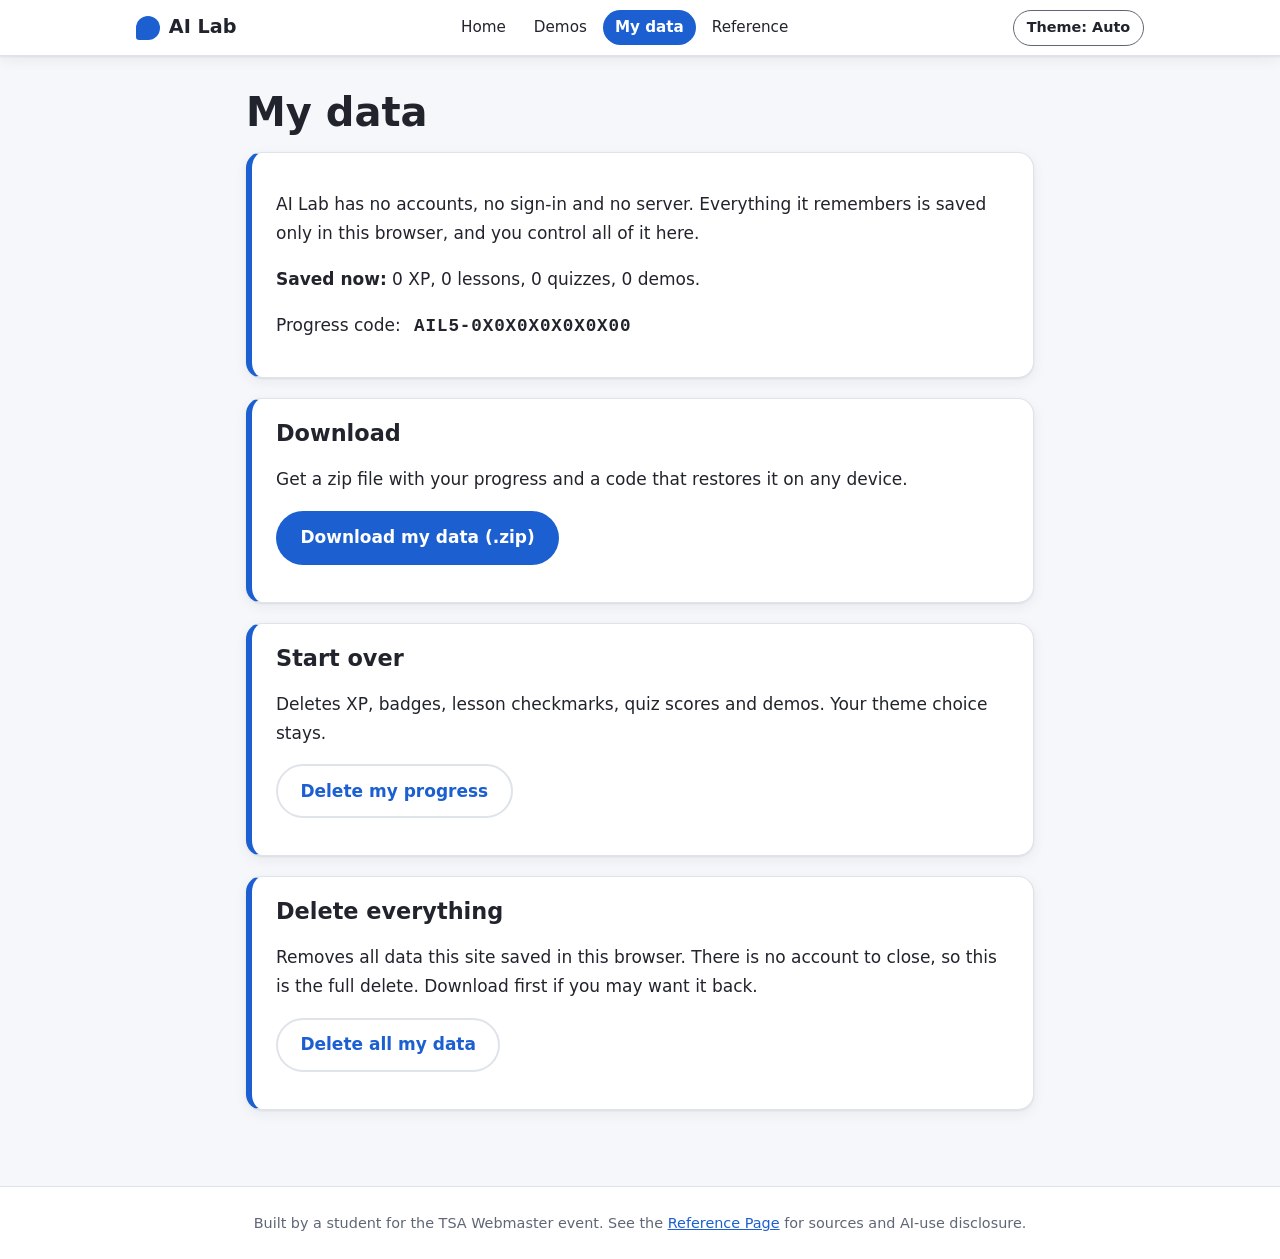
==== data.html @ fbefb243 "feat: My data page with zip download, reset and delete-all" ====
<!doctype html>
<html lang="en">
<head>
<script>try{var t=localStorage.getItem("aiPortal.theme");if(t==="light"||t==="dark")document.documentElement.dataset.theme=t}catch(e){}</script>
<script src="js/theme.js" defer></script>
<meta charset="utf-8">
<meta name="viewport" content="width=device-width,initial-scale=1">
<title>My Data – AI Lab</title>
<meta name="description" content="See, download or delete everything AI Lab saves about you.">
<link rel="stylesheet" href="css/style.css">
</head>
<body>
<a class="skip" href="#main">Skip to content</a>
<header><div class="bar">
  <a class="brand" href="index.html">AI Lab</a>
  <nav aria-label="Main"><ul>
    <li><a href="index.html">Home</a></li>
    <li><a href="demos.html">Demos</a></li>
    <li><a href="data.html" aria-current="page">My data</a></li>
    <li><a href="reference.html">Reference</a></li>
  </ul></nav>
  <button type="button" class="theme-toggle" data-theme-toggle aria-label="Theme: Auto. Activate to switch to Light" aria-pressed="false">Theme: Auto</button>
</div></header>

<main id="main">
  <h1>My data</h1>
  <section class="card">
    <p>AI Lab has no accounts, no sign-in and no server. Everything it remembers is saved only in this browser, and you control all of it here.</p>
    <p><strong>Saved now:</strong> <span id="summary"></span></p>
    <p>Progress code: <output class="code" id="code"></output></p>
  </section>
  <section class="card">
    <h2 style="margin-top:0">Download</h2>
    <p>Get a zip file with your progress and a code that restores it on any device.</p>
    <p><button class="btn" id="download" type="button">Download my data (.zip)</button></p>
  </section>
  <section class="card">
    <h2 style="margin-top:0">Start over</h2>
    <p>Deletes XP, badges, lesson checkmarks, quiz scores and demos. Your theme choice stays.</p>
    <p><button class="btn ghost" id="restart" type="button">Delete my progress</button></p>
  </section>
  <section class="card">
    <h2 style="margin-top:0">Delete everything</h2>
    <p>Removes all data this site saved in this browser. There is no account to close, so this is the full delete. Download first if you may want it back.</p>
    <p><button class="btn ghost" id="wipe" type="button">Delete all my data</button></p>
  </section>
  <p id="msg" role="status"></p>
</main>
<footer>Built by a student for the TSA Webmaster event. See the <a href="reference.html">Reference Page</a> for sources and AI-use disclosure.</footer>
<script src="js/progress.js"></script>
<script src="js/data.js"></script>
</body>
</html>
---- css/style.css ----
/* Shared styles for every page. Colors are tokens so dark mode is one block.
   Look: clean learning-platform style (white cards, bold unit colors, mastery bars). */
:root {
  --bg: #f6f7fa; --surface: #ffffff; --fg: #21242c; --soft: #5f6675; --muted: #eef1f6; --line: #dfe3ea;
  --lesson-text: #ffffff; --accent: #1b5fd1; --accent-dark: #1449a3; --on-accent: #ffffff; --good: #0a7a42; --good-bg: #e3f6ec;
  --bad: #b3261e; --bad-bg: #fdeceb; --gold: #b26b00; --gold-text: #8b5200; --radius: 1rem; --shadow: 0 1px 2px rgba(20,30,50,.08), 0 4px 14px rgba(20,30,50,.06);
  --u1: #1b5fd1; --u2: #7a3fc4; --u3: #08746a; --u4: #a94d00; --u5: #c4338a; --u6: #26772a;
}
:root[data-theme="dark"] {
    --bg: #11141b; --surface: #1a1f2a; --fg: #e8ecf3; --soft: #a3acbd; --muted: #232a37; --line: #2e3645;
    --lesson-text: #0b1020; --accent: #6f9bff; --accent-dark: #8fb1ff; --on-accent: #0b1020; --good: #5fd08b; --good-bg: #153424;
    --bad: #ff8a8a; --bad-bg: #3a1c1c; --gold: #f0c36a; --gold-text: #f0c36a; --shadow: 0 1px 2px rgba(0,0,0,.4);
    --u1: #6f9bff; --u2: #b794f4; --u3: #4fd1c5; --u4: #f6ad55; --u5: #f687b3; --u6: #7bd88f;
}
@media (prefers-color-scheme: dark) {
  :root:not([data-theme]) {
    --bg: #11141b; --surface: #1a1f2a; --fg: #e8ecf3; --soft: #a3acbd; --muted: #232a37; --line: #2e3645;
    --lesson-text: #0b1020; --accent: #6f9bff; --accent-dark: #8fb1ff; --on-accent: #0b1020; --good: #5fd08b; --good-bg: #153424;
    --bad: #ff8a8a; --bad-bg: #3a1c1c; --gold: #f0c36a; --gold-text: #f0c36a; --shadow: 0 1px 2px rgba(0,0,0,.4);
    --u1: #6f9bff; --u2: #b794f4; --u3: #4fd1c5; --u4: #f6ad55; --u5: #f687b3; --u6: #7bd88f;
  }
}
* { box-sizing: border-box; }
[hidden] { display: none !important; } /* so .btn etc. can't override the hidden attribute */
body { margin: 0; background: var(--bg); color: var(--fg);
  font: 17px/1.7 system-ui, -apple-system, "Segoe UI", Roboto, sans-serif; }
a { color: var(--accent); }
.muted { color: var(--soft); }
.skip { position: absolute; left: -999px; }
.skip:focus { left: 1rem; top: 1rem; background: var(--surface); padding: .5rem 1rem; z-index: 10; border-radius: .5rem; }
:focus-visible { outline: 3px solid var(--accent); outline-offset: 2px; }

/* top bar */
header { background: var(--surface); border-bottom: 1px solid var(--line); box-shadow: var(--shadow); }
.bar { max-width: 1040px; margin: 0 auto; padding: .6rem 1rem; display: flex;
  justify-content: space-between; align-items: center; flex-wrap: wrap; gap: .5rem 1rem; }
.brand { font-weight: 800; font-size: 1.2rem; text-decoration: none; color: var(--fg); display: inline-flex; align-items: center; gap: .55rem; }
.brand::before { content: ""; width: 1.5rem; height: 1.5rem; border-radius: 50% 50% 50% .2rem; background: var(--accent); display: inline-block; }
nav ul { list-style: none; display: flex; flex-wrap: wrap; gap: .25rem; margin: 0; padding: 0; }
nav a { color: var(--fg); text-decoration: none; padding: .3rem .75rem; border-radius: 99px; font-size: .95rem; display: inline-block; }
nav a:hover { background: var(--muted); }
nav a[aria-current="page"] { background: var(--accent); color: var(--on-accent); font-weight: 600; }

main { max-width: 820px; margin: 0 auto; padding: 1.5rem 1rem 3.5rem; }
body > main:has(#modules) { max-width: 1040px; }
h1 { font-size: clamp(1.7rem, 4vw, 2.5rem); line-height: 1.2; margin: .5rem 0 .5rem; font-weight: 800; }
h2 { margin: 2rem 0 .75rem; font-size: 1.4rem; line-height: 1.3; }
.lead { font-size: 1.2rem; color: var(--soft); max-width: 60ch; margin-top: 0; }

/* cards: white tiles with a colored top edge */
.card { background: var(--surface); border: 1px solid var(--line); border-radius: var(--radius); padding: 1.25rem 1.5rem;
  margin: 0 0 1.25rem; box-shadow: var(--shadow); }
.card > h2:first-child, .card > h3:first-child { margin-top: 0; }
main > section.card { border-left: 6px solid var(--accent); }
.grid { display: grid; gap: 1.25rem; grid-template-columns: repeat(auto-fill, minmax(290px, 1fr)); padding: 0; list-style: none; margin: 0; }
.grid > .card { margin: 0; border-left: 1px solid var(--line); border-top: 6px solid var(--unit, var(--accent)); display: flex; flex-direction: column; gap: .25rem; }
.grid > .card h3 { margin: 0; font-size: 1.15rem; }
.grid > .card p { margin: .25rem 0; color: var(--soft); font-size: .98rem; }
.grid > .card .btn { margin-top: auto; align-self: flex-start; background: var(--unit, var(--accent)); }
.grid > .card:nth-child(1) { --unit: var(--u1); } .grid > .card:nth-child(2) { --unit: var(--u2); }
.grid > .card:nth-child(3) { --unit: var(--u3); } .grid > .card:nth-child(4) { --unit: var(--u4); }
.grid > .card:nth-child(5) { --unit: var(--u5); } .grid > .card:nth-child(6) { --unit: var(--u6); }
.mastery { font-weight: 700; font-size: .85rem; letter-spacing: .04em; text-transform: uppercase; color: var(--unit, var(--accent)); margin: 0 !important; }
.grid > .card .progress-bar > span { background: var(--unit, var(--accent)); }

/* buttons */
.btn { display: inline-block; padding: .65rem 1.4rem; background: var(--accent); color: var(--on-accent);
  border: 2px solid transparent; border-radius: 99px; font: inherit; font-weight: 700; text-decoration: none; cursor: pointer; }
.btn:hover { filter: brightness(1.08); }
.btn[disabled] { opacity: .65; cursor: default; }
.btn.ghost { background: transparent; color: var(--accent); border-color: var(--line); }
.btn.ghost:hover { background: var(--muted); filter: none; }
.btn[data-lesson] { background: var(--good); color: var(--lesson-text); }
.card li a, .card p a { overflow-wrap: anywhere; }
.btn[data-lesson][disabled] { background: var(--good-bg); color: var(--good); opacity: 1; }
.lead + .card, h1 + .card { margin-top: 1rem; }

/* progress bar */
.progress-bar { height: .8rem; background: var(--muted); border-radius: 99px; overflow: hidden; margin: .4rem 0; }
.progress-bar > span { display: block; height: 100%; background: var(--accent); border-radius: 99px; transition: width .4s; }
.stats { display: flex; gap: 1.5rem; flex-wrap: wrap; align-items: baseline; margin-bottom: .5rem; }
.stats strong { font-size: 1.8rem; }

/* badges */
.badges { display: flex; flex-wrap: wrap; gap: 1rem; padding: 0; list-style: none; }
.badge { width: 7.5rem; text-align: center; font-size: .9rem; }
.badge .medal { width: 4rem; height: 4rem; margin: 0 auto .25rem; border-radius: 50%; display: grid; place-items: center;
  font-weight: 800; font-size: 1.4rem; background: var(--surface); border: 4px solid var(--gold); color: var(--gold-text); box-shadow: var(--shadow); }
.badge.locked { color: var(--soft); }
.badge.locked .medal { border-style: dashed; border-color: var(--line); color: var(--soft); box-shadow: none; }

/* quiz (markup produced by js/quiz.js) */
.quiz-q { background: var(--surface); border: 1px solid var(--line); border-radius: var(--radius); margin: 0 0 1rem; padding: 1rem 1.25rem; box-shadow: var(--shadow); }
.quiz-q legend { font-weight: 700; padding: 0 .35rem; }
.quiz-options { list-style: none; padding: 0; margin: .5rem 0; display: grid; gap: .5rem; }
.quiz-options label { display: block; padding: .65rem .9rem; cursor: pointer; border: 2px solid var(--line); border-radius: .75rem; }
.quiz-options label:hover { border-color: var(--accent); background: var(--muted); }
.quiz-options label:has(input:checked) { border-color: var(--accent); background: var(--muted); font-weight: 600; }
.quiz-feedback { margin: .5rem 0 0; padding: .6rem .9rem; border-radius: .75rem; font-weight: 600; }
.quiz-feedback.right { color: var(--good); background: var(--good-bg); } .quiz-feedback.wrong { color: var(--bad); background: var(--bad-bg); }
.quiz-result { background: var(--surface); border: 1px solid var(--line); border-left: 6px solid var(--accent); border-radius: var(--radius); padding: 1rem 1.25rem; margin-top: 1rem; box-shadow: var(--shadow); }
.quiz-result:empty { display: none; }
[role="alert"] { color: var(--bad); font-weight: 600; }

.code { user-select: all; -webkit-user-select: all; font: 700 1.1rem ui-monospace, monospace; letter-spacing: .05em; margin: 0 .5rem; }
.field { padding: .6rem .85rem; font: inherit; color: var(--fg); background: var(--surface);
  border: 2px solid var(--line); border-radius: .75rem; width: min(16rem, 100%); }

footer { border-top: 1px solid var(--line); background: var(--surface); text-align: center; padding: 1.5rem 1rem; font-size: .9rem; color: var(--soft); }
@media (prefers-reduced-motion: reduce) { .progress-bar > span { transition: none; } }
@media (max-width: 560px) { body { font-size: 16px; } .card { padding: 1rem; } }

.map { width: 100%; border-collapse: collapse; margin-top: .5rem; }
.map th, .map td { text-align: left; padding: .5rem .6rem; border-top: 1px solid var(--line); vertical-align: top; }
.map thead th { border-top: 0; font-size: .9rem; color: var(--soft); }
.map caption { text-align: left; padding-bottom: .25rem; }

/* hand-written inline SVG diagrams: theme colors, responsive, max 480px */
.diagram { max-width: 480px; margin: 1rem 0 1.25rem; }
.diagram svg { display: block; width: 100%; height: auto; }

/* Compact primary navigation, theme control, and module shortcuts. */
.theme-toggle { font: inherit; font-size: .9rem; font-weight: 600; color: var(--fg); background: var(--surface); border: 1px solid var(--soft); border-radius: 99px; padding: .3rem .8rem; cursor: pointer; }
.theme-toggle:hover { background: var(--muted); }
.module-nav { max-width: 1040px; margin: 0 auto; padding: 0 1rem .65rem; }
.module-nav ul, .module-pills { list-style: none; display: flex; flex-wrap: wrap; gap: .4rem; padding: 0; margin: 0; }
.module-nav a, .module-pills a { display: inline-block; border: 1px solid var(--soft); border-radius: 99px; padding: .25rem .75rem; color: var(--fg); text-decoration: none; font-size: .9rem; }
.module-nav a:hover, .module-pills a:hover { background: var(--muted); }
.module-nav a[aria-current="page"] { color: var(--on-accent); background: var(--accent); border-color: var(--accent); }
.module-pills { margin: 0 0 1rem; }
@media (max-width: 560px) {
  .bar { gap: .35rem; }
  .bar nav a { padding: .3rem .5rem; }
  .module-nav-label { display: none; }
  .module-nav a { min-width: 2.5rem; text-align: center; }
}
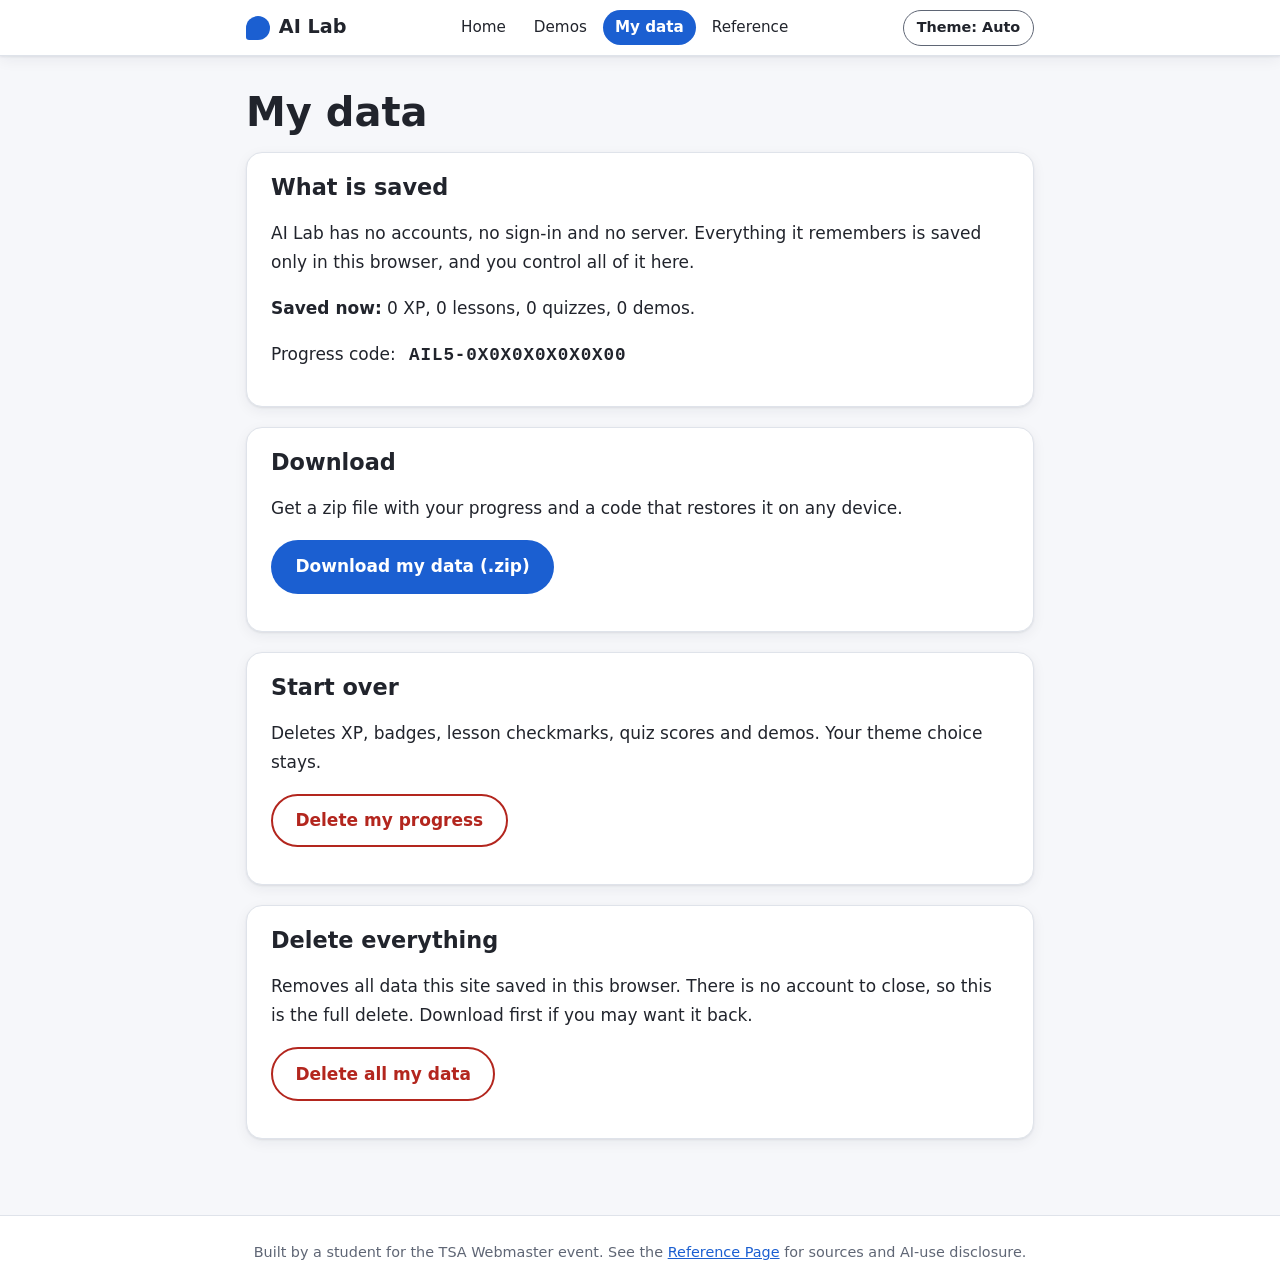
==== commit beadff1e: "style: module unit colours, aligned header, badge rules, clearer tokenizer and quiz copy" ====
--- a/data.html
+++ b/data.html
@@ -25,6 +25,7 @@
 <main id="main">
   <h1>My data</h1>
   <section class="card">
+    <h2 style="margin-top:0">What is saved</h2>
     <p>AI Lab has no accounts, no sign-in and no server. Everything it remembers is saved only in this browser, and you control all of it here.</p>
     <p><strong>Saved now:</strong> <span id="summary"></span></p>
     <p>Progress code: <output class="code" id="code"></output></p>
@@ -37,12 +38,12 @@
   <section class="card">
     <h2 style="margin-top:0">Start over</h2>
     <p>Deletes XP, badges, lesson checkmarks, quiz scores and demos. Your theme choice stays.</p>
-    <p><button class="btn ghost" id="restart" type="button">Delete my progress</button></p>
+    <p><button class="btn ghost danger" id="restart" type="button">Delete my progress</button></p>
   </section>
   <section class="card">
     <h2 style="margin-top:0">Delete everything</h2>
     <p>Removes all data this site saved in this browser. There is no account to close, so this is the full delete. Download first if you may want it back.</p>
-    <p><button class="btn ghost" id="wipe" type="button">Delete all my data</button></p>
+    <p><button class="btn ghost danger" id="wipe" type="button">Delete all my data</button></p>
   </section>
   <p id="msg" role="status"></p>
 </main>
--- a/css/style.css
+++ b/css/style.css
@@ -51,15 +51,12 @@
 .card { background: var(--surface); border: 1px solid var(--line); border-radius: var(--radius); padding: 1.25rem 1.5rem;
   margin: 0 0 1.25rem; box-shadow: var(--shadow); }
 .card > h2:first-child, .card > h3:first-child { margin-top: 0; }
-main > section.card { border-left: 6px solid var(--accent); }
 .grid { display: grid; gap: 1.25rem; grid-template-columns: repeat(auto-fill, minmax(290px, 1fr)); padding: 0; list-style: none; margin: 0; }
-.grid > .card { margin: 0; border-left: 1px solid var(--line); border-top: 6px solid var(--unit, var(--accent)); display: flex; flex-direction: column; gap: .25rem; }
+.grid > .card { margin: 0; border-left: 1px solid var(--line); border-top: 4px solid var(--unit, var(--accent)); display: flex; flex-direction: column; gap: .25rem; }
 .grid > .card h3 { margin: 0; font-size: 1.15rem; }
 .grid > .card p { margin: .25rem 0; color: var(--soft); font-size: .98rem; }
-.grid > .card .btn { margin-top: auto; align-self: flex-start; background: var(--unit, var(--accent)); }
-.grid > .card:nth-child(1) { --unit: var(--u1); } .grid > .card:nth-child(2) { --unit: var(--u2); }
-.grid > .card:nth-child(3) { --unit: var(--u3); } .grid > .card:nth-child(4) { --unit: var(--u4); }
-.grid > .card:nth-child(5) { --unit: var(--u5); } .grid > .card:nth-child(6) { --unit: var(--u6); }
+.grid > .card .btn { margin-top: auto; align-self: flex-start; background: var(--unit, var(--accent)); padding: .45rem 1.1rem; font-size: .95rem; }
+.grid > .card .status { font-size: .88rem; }
 .mastery { font-weight: 700; font-size: .85rem; letter-spacing: .04em; text-transform: uppercase; color: var(--unit, var(--accent)); margin: 0 !important; }
 .grid > .card .progress-bar > span { background: var(--unit, var(--accent)); }
 
@@ -70,7 +67,8 @@
 .btn[disabled] { opacity: .65; cursor: default; }
 .btn.ghost { background: transparent; color: var(--accent); border-color: var(--line); }
 .btn.ghost:hover { background: var(--muted); filter: none; }
-.btn[data-lesson] { background: var(--good); color: var(--lesson-text); }
+.btn[data-lesson] { background: transparent; color: var(--good); border-color: var(--good); padding: .45rem 1.1rem; font-size: .95rem; }
+.btn[data-lesson]:hover { background: var(--good-bg); filter: none; }
 .card li a, .card p a { overflow-wrap: anywhere; }
 .btn[data-lesson][disabled] { background: var(--good-bg); color: var(--good); opacity: 1; }
 .lead + .card, h1 + .card { margin-top: 1rem; }
@@ -91,9 +89,11 @@
 
 /* quiz (markup produced by js/quiz.js) */
 .quiz-q { background: var(--surface); border: 1px solid var(--line); border-radius: var(--radius); margin: 0 0 1rem; padding: 1rem 1.25rem; box-shadow: var(--shadow); }
-.quiz-q legend { font-weight: 700; padding: 0 .35rem; }
+.quiz-q legend { font-weight: 700; float: left; width: 100%; padding: 0; margin: 0 0 .75rem; line-height: 1.4; }
+.quiz-q legend + * { clear: both; }
 .quiz-options { list-style: none; padding: 0; margin: .5rem 0; display: grid; gap: .5rem; }
-.quiz-options label { display: block; padding: .65rem .9rem; cursor: pointer; border: 2px solid var(--line); border-radius: .75rem; }
+.quiz-options label { display: flex; gap: .6rem; align-items: flex-start; padding: .65rem .9rem; cursor: pointer; border: 2px solid var(--line); border-radius: .75rem; }
+.quiz-options input { margin: .5rem 0 0; flex: none; }
 .quiz-options label:hover { border-color: var(--accent); background: var(--muted); }
 .quiz-options label:has(input:checked) { border-color: var(--accent); background: var(--muted); font-weight: 600; }
 .quiz-feedback { margin: .5rem 0 0; padding: .6rem .9rem; border-radius: .75rem; font-weight: 600; }
@@ -134,3 +134,73 @@
   .module-nav-label { display: none; }
   .module-nav a { min-width: 2.5rem; text-align: center; }
 }
+
+/* ---- 2026-11-18 cleanup ---- */
+.sr-only { position: absolute; width: 1px; height: 1px; padding: 0; margin: -1px; overflow: hidden; clip: rect(0 0 0 0); white-space: nowrap; border: 0; }
+.hero-actions { display: flex; flex-wrap: wrap; gap: .6rem; margin: 1.25rem 0 1.5rem; }
+.section-note { color: var(--soft); margin: -.4rem 0 1rem; }
+.link-btn { background: none; border: 0; padding: 0; font: inherit; font-size: .9rem; color: var(--soft); text-decoration: underline; cursor: pointer; }
+.link-btn:hover { color: var(--accent); }
+
+/* lessons: a small "Lesson N" label above each lesson heading (CSS counter, no markup change) */
+main { counter-reset: lesson; }
+section.card:has([data-lesson]) > h2::before { counter-increment: lesson; content: "Lesson " counter(lesson); display: block;
+  font-size: .78rem; font-weight: 700; letter-spacing: .06em; text-transform: uppercase; color: var(--soft); margin-bottom: .15rem; }
+
+/* reference page: forms as two clear rows, sources as a hanging-indent MLA list */
+.forms { list-style: none; padding: 0; margin: 0; display: grid; gap: .5rem; }
+.forms a { display: block; padding: .7rem 1rem; border: 1px solid var(--line); border-radius: .75rem; font-weight: 600; text-decoration: none; }
+.forms a:hover { background: var(--muted); }
+.sources ul { list-style: none; padding: 0; }
+.sources li { padding-left: 2em; text-indent: -2em; margin-bottom: .6rem; }
+
+/* phone: brand and theme toggle share the first row, nav gets its own row */
+@media (max-width: 560px) {
+  .bar > nav { order: 3; width: 100%; }
+  .bar > nav ul { justify-content: space-between; }
+  .module-nav ul { flex-wrap: nowrap; overflow-x: auto; padding-bottom: .2rem; }
+}
+.quiz-result.passed { border-left-color: var(--good); }
+.quiz-result.failed { border-left-color: var(--bad); }
+.quiz-score { font-size: 1.5rem; font-weight: 800; margin: 0 0 .25rem; }
+.quiz-result p { margin: .4rem 0; }
+.quiz-next .btn { margin-top: .25rem; }
+.try { background: var(--muted); border-radius: .75rem; padding: .55rem .9rem; font-size: .95rem; }
+h2 + .try { margin-top: -.25rem; }
+[id] { scroll-margin-top: 1rem; }
+
+/* ---- judge round 1 fixes ---- */
+/* header lines up with the 820px reading column on content pages, 1040px on home */
+.bar, .module-nav { max-width: 820px; }
+body:has(#modules) .bar { max-width: 1040px; }
+
+/* each module page wears its unit color (set from the current module-nav link, no markup change) */
+body:has(.module-nav a[href="module1.html"][aria-current]) { --unit: var(--u1); }
+body:has(.module-nav a[href="module2.html"][aria-current]) { --unit: var(--u2); }
+body:has(.module-nav a[href="module3.html"][aria-current]) { --unit: var(--u3); }
+body:has(.module-nav a[href="module4.html"][aria-current]) { --unit: var(--u4); }
+body:has(.module-nav a[href="module5.html"][aria-current]) { --unit: var(--u5); }
+body:has(.module-nav a[href="module6.html"][aria-current]) { --unit: var(--u6); }
+body:has(.module-nav) main > h1 { border-left: 6px solid var(--unit); padding-left: .8rem; }
+section.card:has([data-lesson]) { border-top: 4px solid var(--unit, var(--accent)); }
+section.card:has([data-lesson]) > h2::before { color: var(--unit, var(--soft)); }
+.module-nav a[aria-current="page"] { background: var(--unit, var(--accent)); border-color: var(--unit, var(--accent)); }
+
+/* quiz feedback: first sentence bold, explanation regular; answered options stay readable */
+.quiz-feedback { font-weight: 400; }
+.quiz-feedback::first-line { font-weight: 700; }
+.quiz-options input:disabled + * , .quiz-options label:has(input:disabled) { opacity: 1; cursor: default; }
+
+/* module cards: descriptions take the same height so bars and buttons line up */
+.grid > .card > p:not(.mastery):not(.status) { min-height: calc(3 * 1.7em); }
+@media (max-width: 640px) { .grid > .card > p:not(.mastery):not(.status) { min-height: 0; } }
+
+/* badges: rule under each one, earned medals filled */
+.badge small { display: block; font-size: .78rem; color: var(--soft); line-height: 1.3; margin-top: .15rem; }
+.badge:not(.locked) .medal { background: color-mix(in srgb, var(--gold) 16%, var(--surface)); }
+.badge.locked .medal { opacity: .7; }
+
+.btn.danger { color: var(--bad); border-color: var(--bad); }
+.btn.danger:hover { background: var(--bad-bg); }
+.module-nav ul { flex-wrap: nowrap; overflow-x: auto; gap: .3rem; scrollbar-width: thin; }
+.module-nav a { white-space: nowrap; font-size: .85rem; padding: .2rem .6rem; }
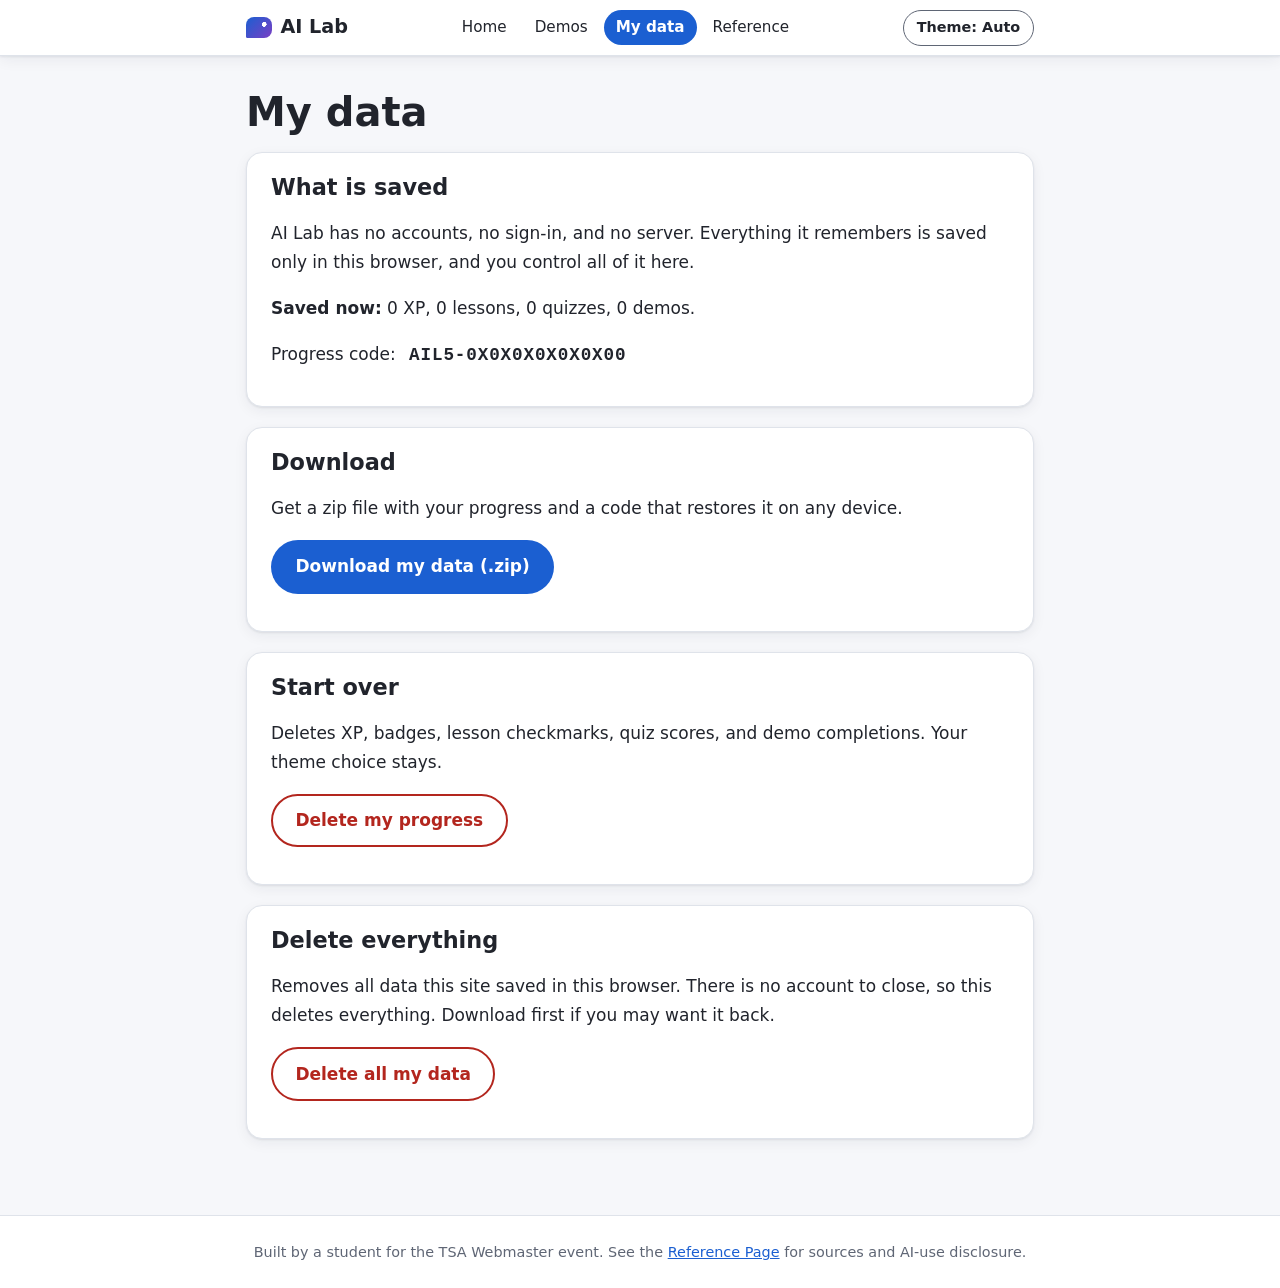
==== commit b7340ffe: "docs: copy edit across all pages from a proofreading pass; consistent module names" ====
--- a/data.html
+++ b/data.html
@@ -6,7 +6,7 @@
 <meta charset="utf-8">
 <meta name="viewport" content="width=device-width,initial-scale=1">
 <title>My Data – AI Lab</title>
-<meta name="description" content="See, download or delete everything AI Lab saves about you.">
+<meta name="description" content="See, download, or delete everything AI Lab saves about you.">
 <link rel="stylesheet" href="css/style.css">
 </head>
 <body>
@@ -26,7 +26,7 @@
   <h1>My data</h1>
   <section class="card">
     <h2 style="margin-top:0">What is saved</h2>
-    <p>AI Lab has no accounts, no sign-in and no server. Everything it remembers is saved only in this browser, and you control all of it here.</p>
+    <p>AI Lab has no accounts, no sign-in, and no server. Everything it remembers is saved only in this browser, and you control all of it here.</p>
     <p><strong>Saved now:</strong> <span id="summary"></span></p>
     <p>Progress code: <output class="code" id="code"></output></p>
   </section>
@@ -37,12 +37,12 @@
   </section>
   <section class="card">
     <h2 style="margin-top:0">Start over</h2>
-    <p>Deletes XP, badges, lesson checkmarks, quiz scores and demos. Your theme choice stays.</p>
+    <p>Deletes XP, badges, lesson checkmarks, quiz scores, and demo completions. Your theme choice stays.</p>
     <p><button class="btn ghost danger" id="restart" type="button">Delete my progress</button></p>
   </section>
   <section class="card">
     <h2 style="margin-top:0">Delete everything</h2>
-    <p>Removes all data this site saved in this browser. There is no account to close, so this is the full delete. Download first if you may want it back.</p>
+    <p>Removes all data this site saved in this browser. There is no account to close, so this deletes everything. Download first if you may want it back.</p>
     <p><button class="btn ghost danger" id="wipe" type="button">Delete all my data</button></p>
   </section>
   <p id="msg" role="status"></p>
--- a/css/style.css
+++ b/css/style.css
@@ -204,3 +204,28 @@
 .btn.danger:hover { background: var(--bad-bg); }
 .module-nav ul { flex-wrap: nowrap; overflow-x: auto; gap: .3rem; scrollbar-width: thin; }
 .module-nav a { white-space: nowrap; font-size: .85rem; padding: .2rem .6rem; }
+
+/* hero: text left, illustration right; illustration below the buttons on phones */
+.hero { display: grid; grid-template-columns: 1.35fr 1fr; gap: 2rem; align-items: center; }
+.hero-art { width: 100%; max-width: 380px; height: auto; justify-self: end; }
+@media (max-width: 760px) { .hero { grid-template-columns: 1fr; gap: 0; } .hero-art { justify-self: center; max-width: 320px; margin-bottom: 1rem; } }
+
+/* logo: a speech bubble (AI chat) with a small spark, drawn in CSS */
+.brand::before { width: 1.6rem; height: 1.35rem; border-radius: .5rem .5rem .5rem .1rem; position: relative;
+  background: radial-gradient(circle at 70% 35%, var(--on-accent) 0 .14rem, transparent .16rem), linear-gradient(135deg, var(--u1), var(--u2)); }
+.xp-rules { font-size: .88rem; color: var(--soft); margin: 0 0 .5rem; }
+.xp-rules strong { color: var(--fg); }
+
+/* form controls need 3:1 against the page (WCAG non-text contrast) */
+:root { --field-line: #858e9e; }
+:root[data-theme="dark"] { --field-line: #6f7a8e; }
+@media (prefers-color-scheme: dark) { :root:not([data-theme]) { --field-line: #6f7a8e; } }
+.field, .quiz-options label { border-color: var(--field-line); }
+.quiz-options label.is-correct, .quiz-options label.is-correct:has(input:checked) { border-color: var(--good); background: var(--good-bg); }
+.quiz-options label.is-wrong, .quiz-options label.is-wrong:has(input:checked) { border-color: var(--bad); background: var(--bad-bg); }
+details.fold > summary { cursor: pointer; list-style: none; display: flex; flex-wrap: wrap; align-items: baseline; gap: .25rem 1rem; }
+details.fold > summary::-webkit-details-marker { display: none; }
+details.fold .fold-title { font-size: 1.4rem; line-height: 1.3; }
+details.fold > summary::after { content: "Show ▾"; margin-left: auto; font-size: .9rem; font-weight: 600; color: var(--accent); }
+details.fold[open] > summary::after { content: "Hide ▴"; }
+details.fold[open] > summary { margin-bottom: .75rem; }
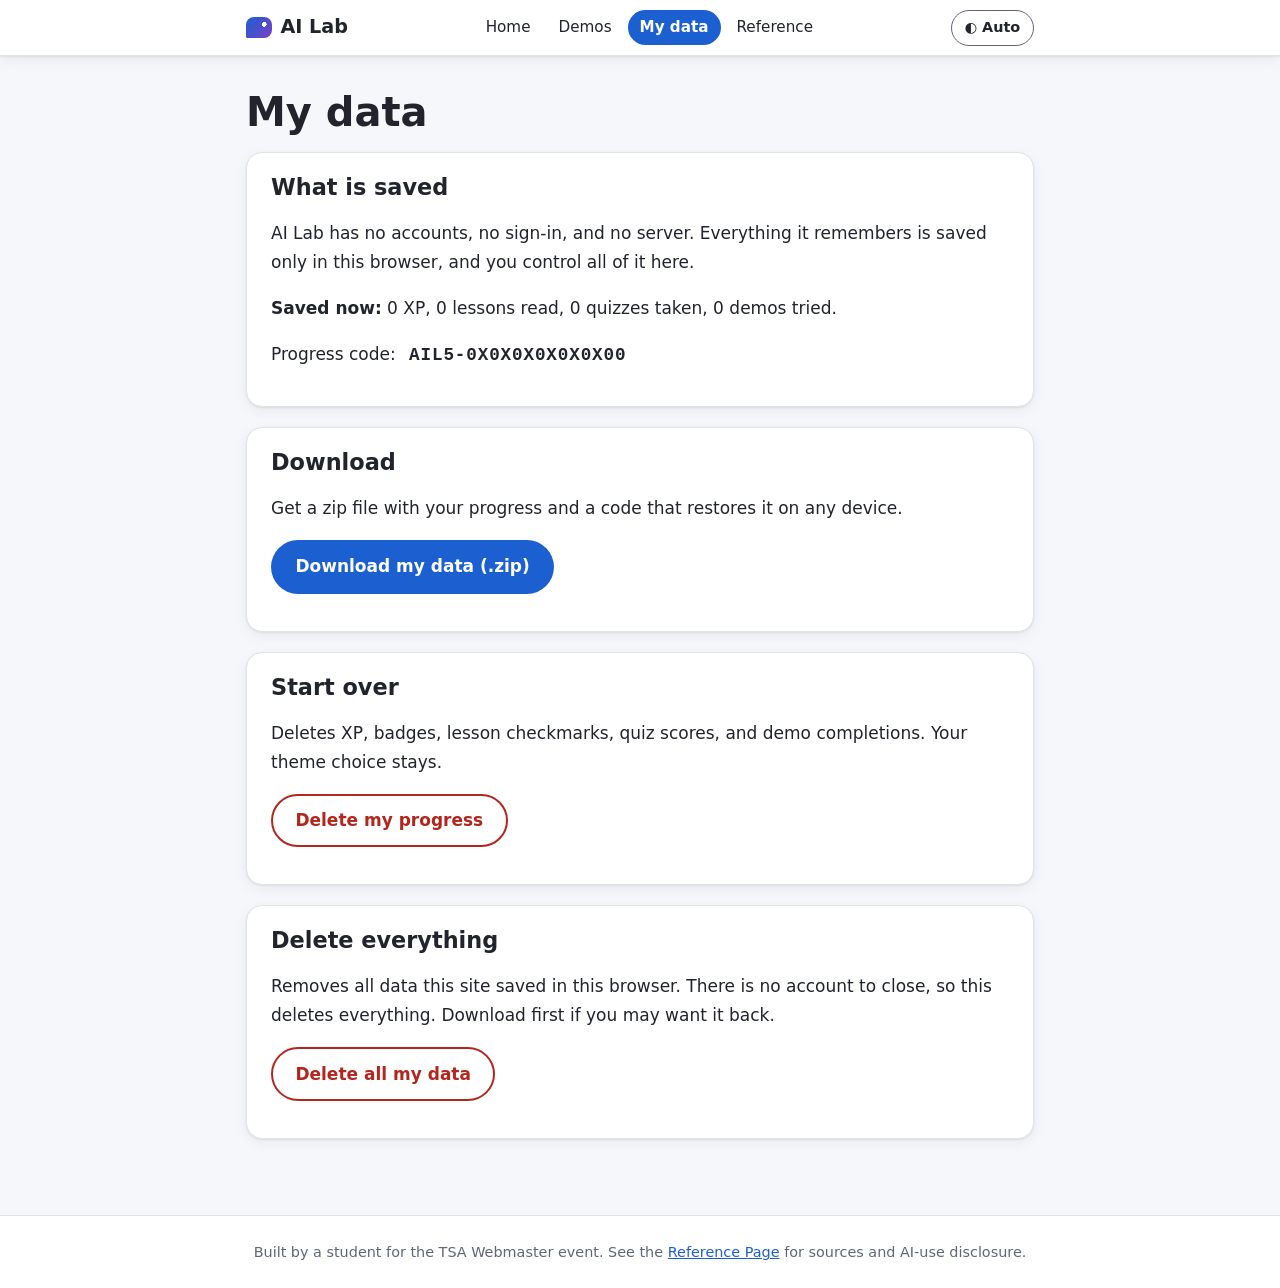
==== commit 2e41eb18: "feat: Module 4 diagram; theme button shows its mode with a symbol" ====
--- a/data.html
+++ b/data.html
@@ -19,7 +19,7 @@
     <li><a href="data.html" aria-current="page">My data</a></li>
     <li><a href="reference.html">Reference</a></li>
   </ul></nav>
-  <button type="button" class="theme-toggle" data-theme-toggle aria-label="Theme: Auto. Activate to switch to Light" aria-pressed="false">Theme: Auto</button>
+  <button type="button" class="theme-toggle" data-theme-toggle aria-label="Theme: Auto. Activate to switch to Light" aria-pressed="false">◐ Auto</button>
 </div></header>
 
 <main id="main">
--- a/css/style.css
+++ b/css/style.css
@@ -181,14 +181,13 @@
 body:has(.module-nav a[href="module4.html"][aria-current]) { --unit: var(--u4); }
 body:has(.module-nav a[href="module5.html"][aria-current]) { --unit: var(--u5); }
 body:has(.module-nav a[href="module6.html"][aria-current]) { --unit: var(--u6); }
-body:has(.module-nav) main > h1 { border-left: 6px solid var(--unit); padding-left: .8rem; }
+body:has(.module-nav a[aria-current]) main > h1 { border-left: 6px solid var(--unit); padding-left: .8rem; }
 section.card:has([data-lesson]) { border-top: 4px solid var(--unit, var(--accent)); }
 section.card:has([data-lesson]) > h2::before { color: var(--unit, var(--soft)); }
 .module-nav a[aria-current="page"] { background: var(--unit, var(--accent)); border-color: var(--unit, var(--accent)); }
 
 /* quiz feedback: first sentence bold, explanation regular; answered options stay readable */
 .quiz-feedback { font-weight: 400; }
-.quiz-feedback::first-line { font-weight: 700; }
 .quiz-options input:disabled + * , .quiz-options label:has(input:disabled) { opacity: 1; cursor: default; }
 
 /* module cards: descriptions take the same height so bars and buttons line up */
@@ -229,3 +228,31 @@
 details.fold > summary::after { content: "Show ▾"; margin-left: auto; font-size: .9rem; font-weight: 600; color: var(--accent); }
 details.fold[open] > summary::after { content: "Hide ▴"; }
 details.fold[open] > summary { margin-bottom: .75rem; }
+
+/* ---- judge round 2 fixes ---- */
+/* native controls (radios, text boxes, scrollbars) follow the theme */
+:root { color-scheme: light; }
+:root[data-theme="dark"] { color-scheme: dark; }
+@media (prefers-color-scheme: dark) { :root:not([data-theme]) { color-scheme: dark; } }
+input[type="radio"], input[type="checkbox"] { accent-color: var(--unit, var(--accent)); width: 1.1rem; height: 1.1rem; }
+
+/* progress code stays on one line; a bad code reads as an error */
+.code { white-space: nowrap; display: inline-block; }
+#code-msg.err { color: var(--bad); background: var(--bad-bg); padding: .5rem .8rem; border-radius: .75rem; }
+
+/* diagrams centred and larger; small sub-labels hidden on phones where they'd be ~8px */
+.diagram { max-width: 640px; margin-inline: auto; }
+.diagram figcaption { font-size: .85rem; text-align: center; margin-top: .4rem; }
+
+/* home polish */
+.hero { margin-bottom: 1.5rem; }
+.badges { display: grid; grid-template-columns: repeat(auto-fill, minmax(7rem, 1fr)); gap: 1rem; }
+.badge { width: auto; }
+
+/* phones: keep short module names in the pills (the row scrolls sideways) */
+@media (max-width: 560px) { .module-nav-label { display: inline; } }
+
+/* quiz: question numbers and spacing */
+.quiz-q legend .q-num { display: block; font-size: .78rem; font-weight: 700; letter-spacing: .06em; text-transform: uppercase; color: var(--soft); margin-bottom: .2rem; }
+.quiz-intro { color: var(--soft); margin: -.4rem 0 1rem; }
+.quiz-result + .btn, .quiz-result ~ .btn { margin-top: 1rem; }
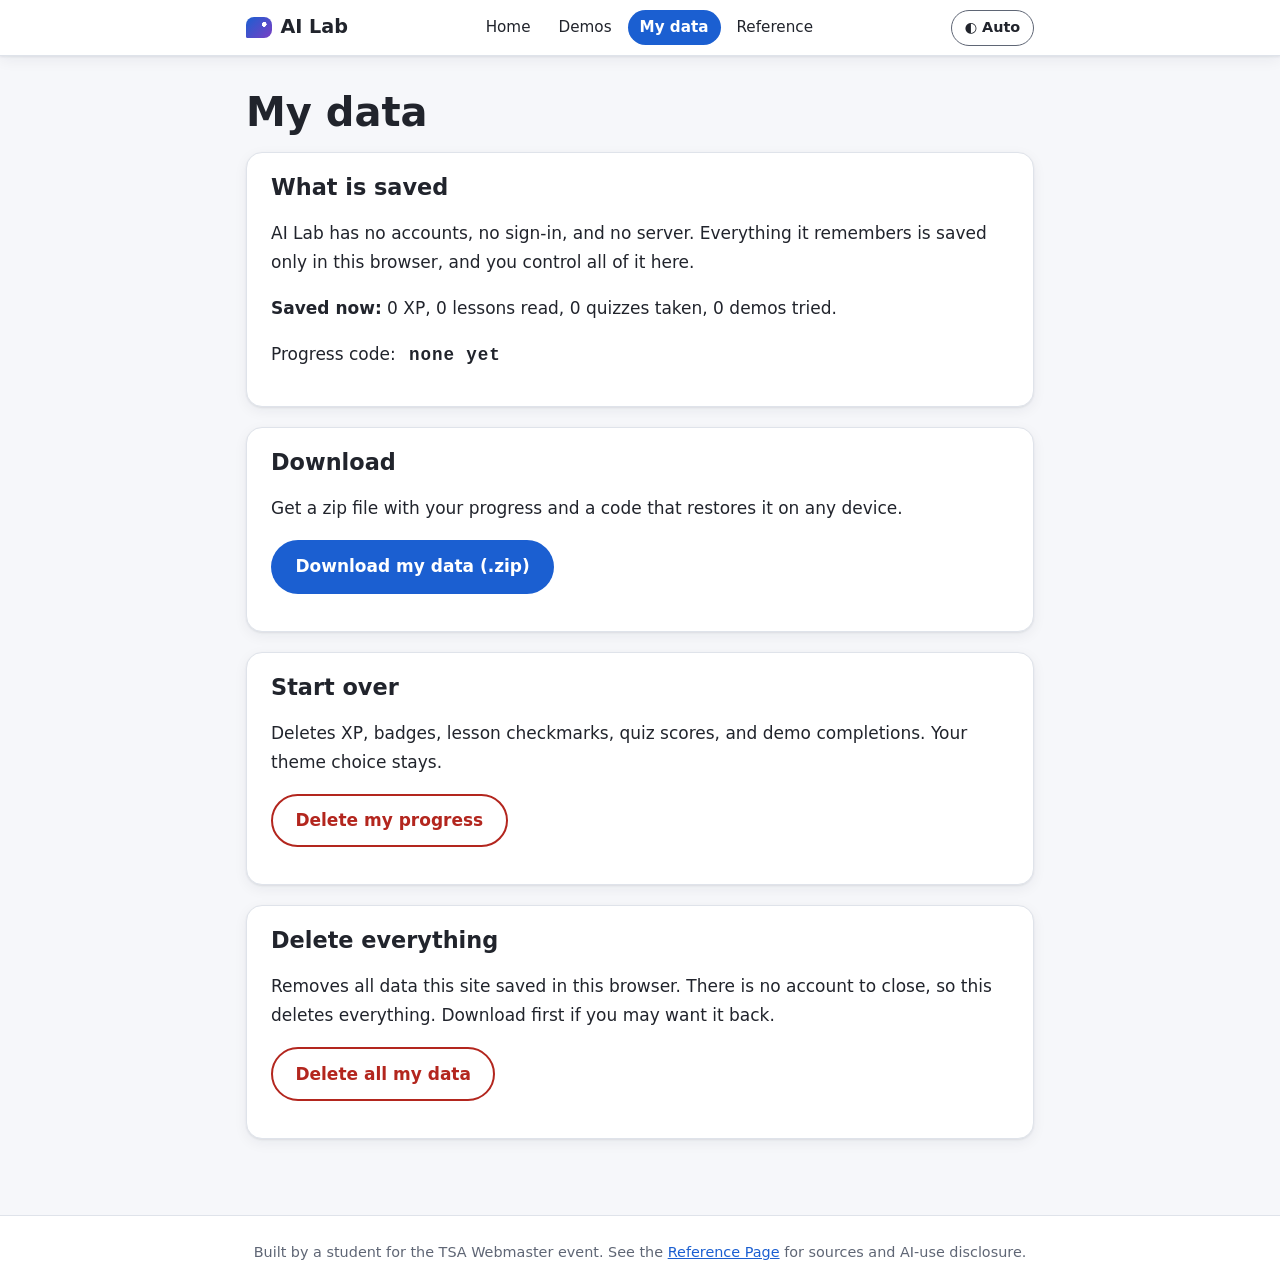
==== commit 6aab2e81: "fix: six bugs from a code review (quiz focus and retake message, demo XP, emoji label, practice reve" ====
--- a/data.html
+++ b/data.html
@@ -19,7 +19,7 @@
     <li><a href="data.html" aria-current="page">My data</a></li>
     <li><a href="reference.html">Reference</a></li>
   </ul></nav>
-  <button type="button" class="theme-toggle" data-theme-toggle aria-label="Theme: Auto. Activate to switch to Light" aria-pressed="false">◐ Auto</button>
+  <button type="button" class="theme-toggle" data-theme-toggle aria-label="Theme: Auto. Activate to switch to Light">◐ Auto</button>
 </div></header>
 
 <main id="main">
--- a/css/style.css
+++ b/css/style.css
@@ -256,3 +256,11 @@
 .quiz-q legend .q-num { display: block; font-size: .78rem; font-weight: 700; letter-spacing: .06em; text-transform: uppercase; color: var(--soft); margin-bottom: .2rem; }
 .quiz-intro { color: var(--soft); margin: -.4rem 0 1rem; }
 .quiz-result + .btn, .quiz-result ~ .btn { margin-top: 1rem; }
+/* phones: fade the right edge of the module pills so it's clear the row scrolls */
+@media (max-width: 560px) {
+  .module-nav ul { -webkit-mask-image: linear-gradient(to right, #000 85%, transparent); mask-image: linear-gradient(to right, #000 85%, transparent); padding-right: 2rem; }
+}
+/* progress tracks: an outline so the empty part is visible (3:1 non-text contrast) */
+.progress-bar { box-shadow: inset 0 0 0 1px var(--field-line); }
+.quiz-result:focus { outline: none; }
+.quiz-result:focus-visible { outline: 3px solid var(--accent); outline-offset: 2px; }
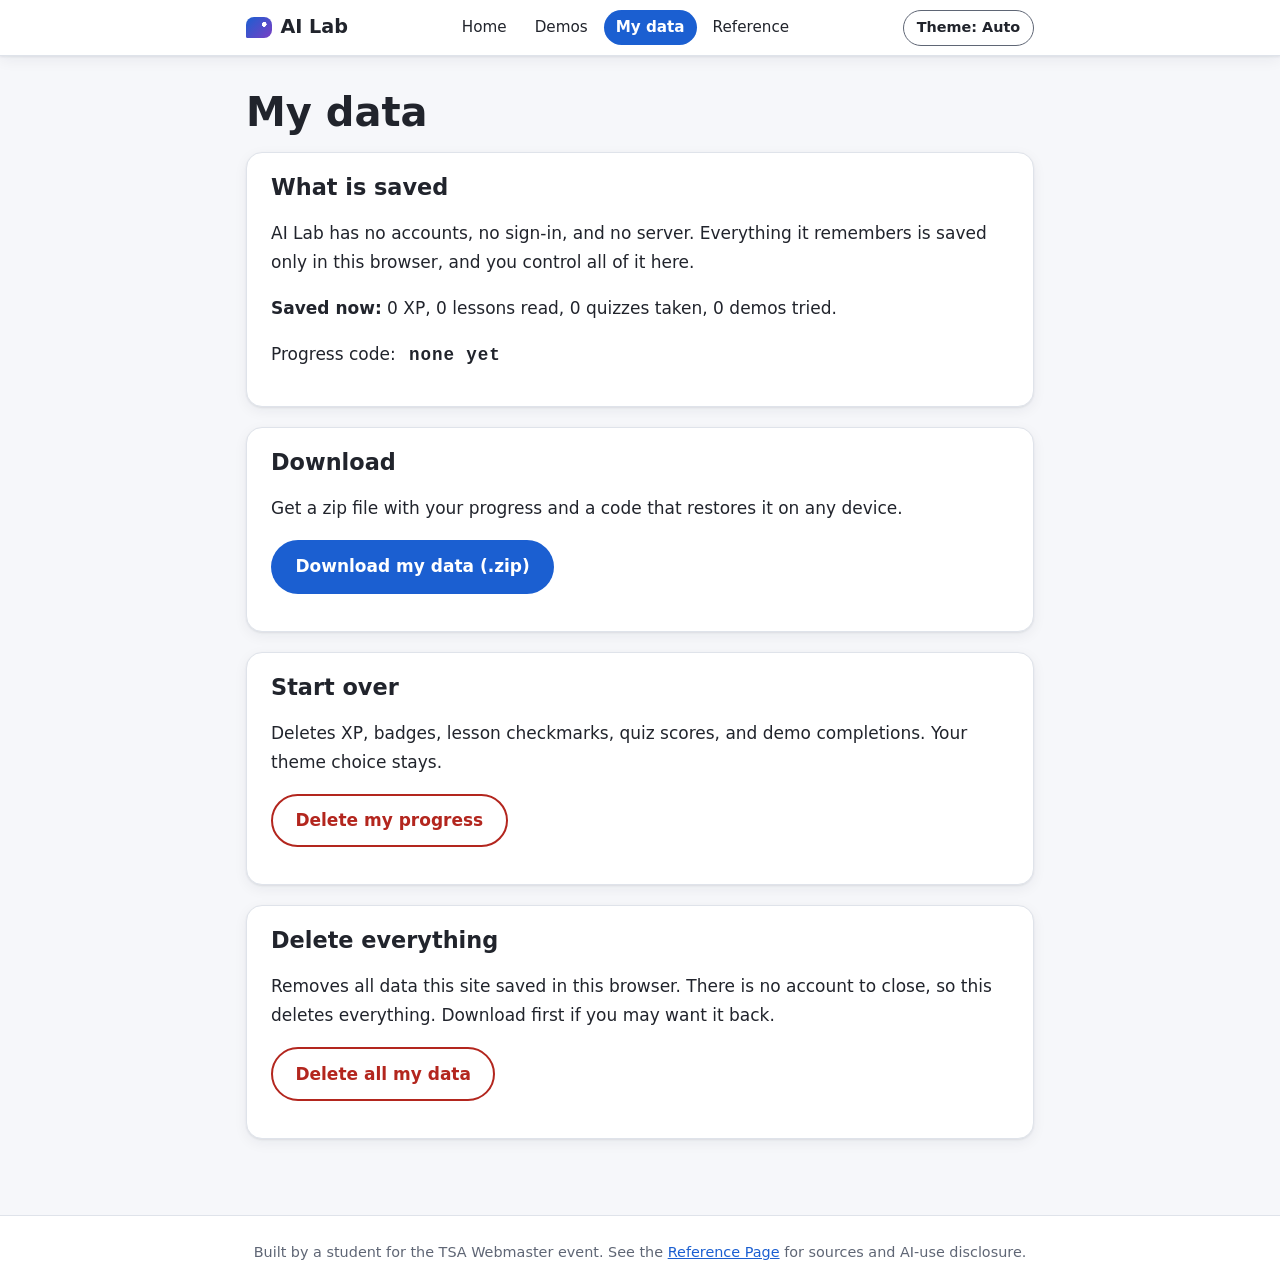
==== commit 004ae1d4: "feat: On this page index on modules, icon badges, clearer theme labels" ====
--- a/data.html
+++ b/data.html
@@ -19,7 +19,7 @@
     <li><a href="data.html" aria-current="page">My data</a></li>
     <li><a href="reference.html">Reference</a></li>
   </ul></nav>
-  <button type="button" class="theme-toggle" data-theme-toggle aria-label="Theme: Auto. Activate to switch to Light">◐ Auto</button>
+  <button type="button" class="theme-toggle" data-theme-toggle aria-label="Theme: Auto. Activate to switch to Light">Theme: Auto</button>
 </div></header>
 
 <main id="main">
--- a/css/style.css
+++ b/css/style.css
@@ -264,3 +264,14 @@
 .progress-bar { box-shadow: inset 0 0 0 1px var(--field-line); }
 .quiz-result:focus { outline: none; }
 .quiz-result:focus-visible { outline: 3px solid var(--accent); outline-offset: 2px; }
+
+/* module pages: "On this page" index under the intro */
+.page-index { background: var(--surface); border: 1px solid var(--line); border-radius: var(--radius); padding: .75rem 1.25rem; margin: 0 0 1.25rem; }
+.page-index-title { margin: 0 0 .25rem; font-size: .78rem; font-weight: 700; letter-spacing: .06em; text-transform: uppercase; color: var(--soft); }
+.page-index ul { margin: 0; padding-left: 1.2rem; columns: 2; column-gap: 2rem; font-size: .95rem; }
+.page-index li { break-inside: avoid; }
+@media (max-width: 560px) { .page-index ul { columns: 1; } }
+.page-index ul { display: block; list-style: disc; }
+.page-index a { display: inline; padding: 0; border-radius: 0; color: var(--accent); text-decoration: underline; text-underline-offset: 2px; }
+.page-index a:hover { background: none; }
+.badge .medal svg { display: block; }
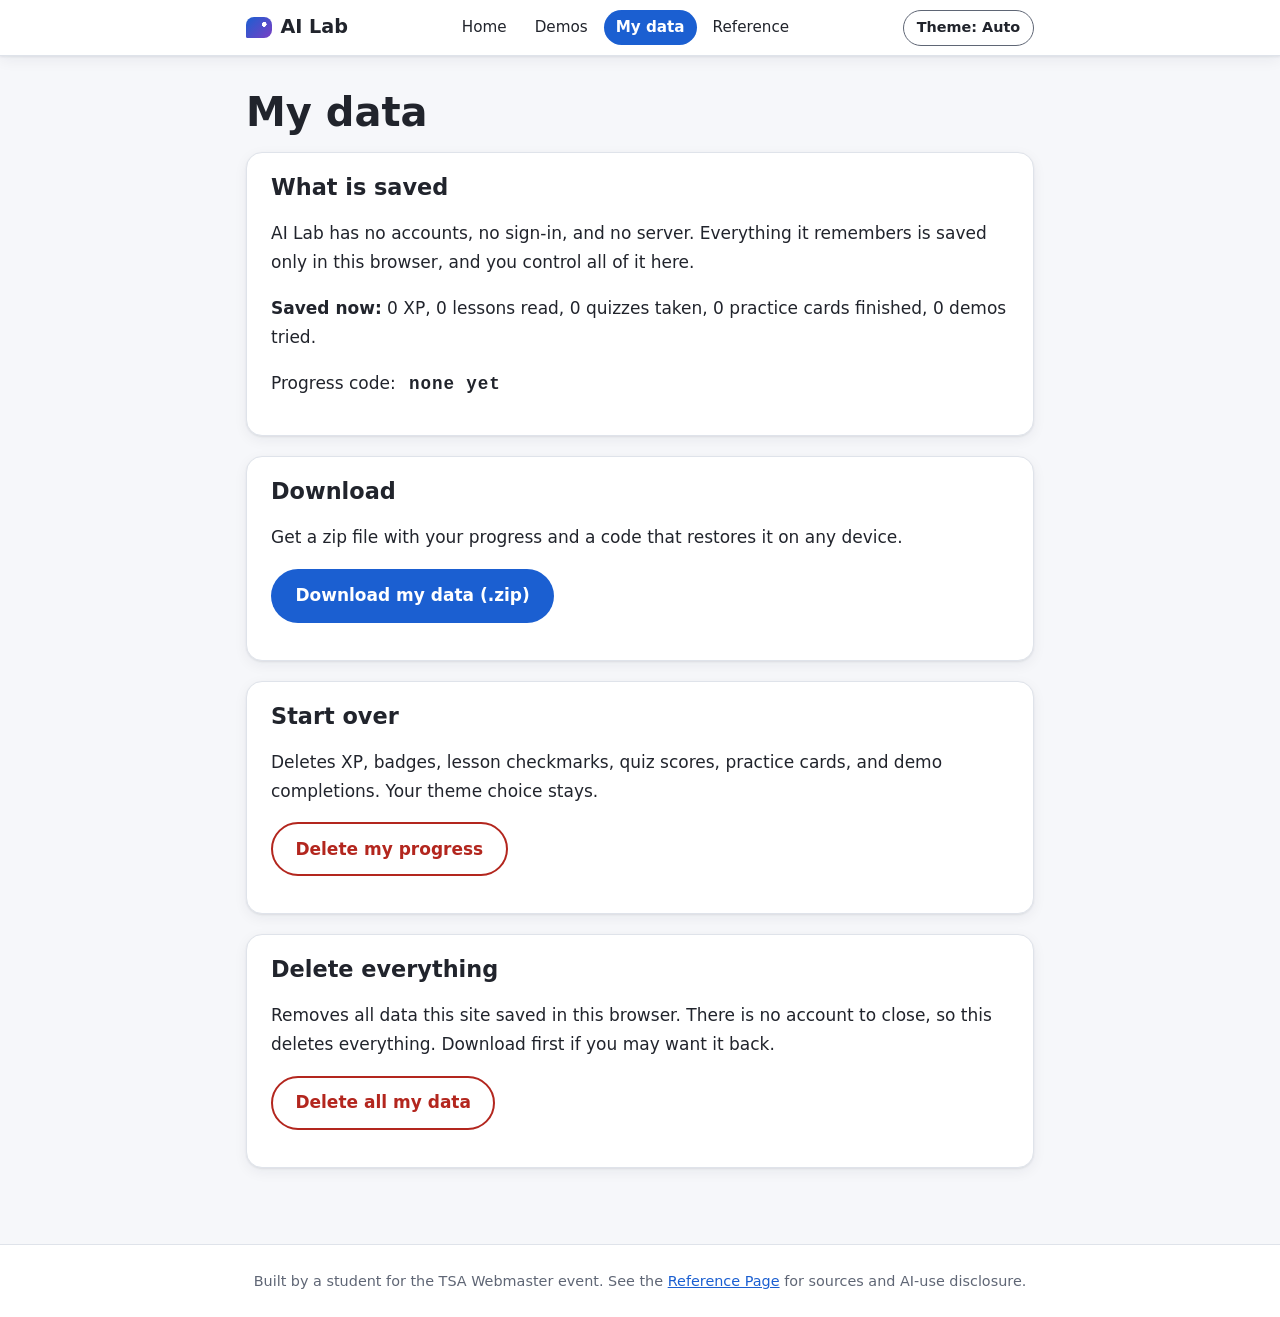
==== commit c38fd20a: "feat: practice cards earn XP (AIL6 progress codes, old codes still restore)" ====
--- a/data.html
+++ b/data.html
@@ -37,7 +37,7 @@
   </section>
   <section class="card">
     <h2 style="margin-top:0">Start over</h2>
-    <p>Deletes XP, badges, lesson checkmarks, quiz scores, and demo completions. Your theme choice stays.</p>
+    <p>Deletes XP, badges, lesson checkmarks, quiz scores, practice cards, and demo completions. Your theme choice stays.</p>
     <p><button class="btn ghost danger" id="restart" type="button">Delete my progress</button></p>
   </section>
   <section class="card">
--- a/css/style.css
+++ b/css/style.css
@@ -246,7 +246,7 @@
 
 /* home polish */
 .hero { margin-bottom: 1.5rem; }
-.badges { display: grid; grid-template-columns: repeat(auto-fill, minmax(7rem, 1fr)); gap: 1rem; }
+.badges { display: grid; grid-template-columns: repeat(auto-fit, minmax(7rem, 1fr)); gap: 1rem; }
 .badge { width: auto; }
 
 /* phones: keep short module names in the pills (the row scrolls sideways) */
@@ -275,3 +275,15 @@
 .page-index a { display: inline; padding: 0; border-radius: 0; color: var(--accent); text-decoration: underline; text-underline-offset: 2px; }
 .page-index a:hover { background: none; }
 .badge .medal svg { display: block; }
+
+/* module icons: home cards (from dashboard.js) and beside each module page title (same drawings as a CSS mask) */
+.grid > .card .module-icon { width: 2.6rem; height: 2.6rem; border-radius: .8rem; display: grid; place-items: center; color: var(--unit); background: color-mix(in srgb, var(--unit) 14%, var(--surface)); margin-bottom: .35rem; }
+body:has(.module-nav a[aria-current]) main > h1::before { content: ""; display: inline-block; width: 2.1rem; height: 2.1rem; margin-right: .55rem; vertical-align: -.2rem; background: var(--unit); -webkit-mask: var(--icon) center / contain no-repeat; mask: var(--icon) center / contain no-repeat; }
+body:has(.module-nav a[href="module1.html"][aria-current]) { --icon: url("data:image/svg+xml,%3Csvg xmlns=%22http://www.w3.org/2000/svg%22 viewBox=%220 0 24 24%22 fill=%22none%22 stroke=%22black%22 stroke-width=%222%22 stroke-linecap=%22round%22 stroke-linejoin=%22round%22%3E%3Cpath d=%22M9 18h6M10 21h4M12 3a6 6 0 0 0-4 10.5c.7.7 1 1.5 1 2.5h6c0-1 .3-1.8 1-2.5A6 6 0 0 0 12 3z%22/%3E%3C/svg%3E"); }
+body:has(.module-nav a[href="module2.html"][aria-current]) { --icon: url("data:image/svg+xml,%3Csvg xmlns=%22http://www.w3.org/2000/svg%22 viewBox=%220 0 24 24%22 fill=%22none%22 stroke=%22black%22 stroke-width=%222%22 stroke-linecap=%22round%22 stroke-linejoin=%22round%22%3E%3Cpath d=%22M14.7 6.3a4 4 0 0 0-5.4 5.2L3 17.8V21h3.2l6.3-6.3a4 4 0 0 0 5.2-5.4l-2.6 2.6-2.4-.6-.6-2.4z%22/%3E%3C/svg%3E"); }
+body:has(.module-nav a[href="module3.html"][aria-current]) { --icon: url("data:image/svg+xml,%3Csvg xmlns=%22http://www.w3.org/2000/svg%22 viewBox=%220 0 24 24%22 fill=%22none%22 stroke=%22black%22 stroke-width=%222%22 stroke-linecap=%22round%22 stroke-linejoin=%22round%22%3E%3Cpath d=%22M12 3l7 3v6c0 4.5-3 7.5-7 9-4-1.5-7-4.5-7-9V6z%22/%3E%3Cpath d=%22M9 12l2 2 4-4%22/%3E%3C/svg%3E"); }
+body:has(.module-nav a[href="module4.html"][aria-current]) { --icon: url("data:image/svg+xml,%3Csvg xmlns=%22http://www.w3.org/2000/svg%22 viewBox=%220 0 24 24%22 fill=%22none%22 stroke=%22black%22 stroke-width=%222%22 stroke-linecap=%22round%22 stroke-linejoin=%22round%22%3E%3Ccircle cx=%2211%22 cy=%2211%22 r=%226%22/%3E%3Cpath d=%22M20 20l-4.5-4.5%22/%3E%3C/svg%3E"); }
+body:has(.module-nav a[href="module5.html"][aria-current]) { --icon: url("data:image/svg+xml,%3Csvg xmlns=%22http://www.w3.org/2000/svg%22 viewBox=%220 0 24 24%22 fill=%22none%22 stroke=%22black%22 stroke-width=%222%22 stroke-linecap=%22round%22 stroke-linejoin=%22round%22%3E%3Crect x=%224%22 y=%2213%22 width=%227%22 height=%227%22 rx=%221%22/%3E%3Crect x=%2213%22 y=%2213%22 width=%227%22 height=%227%22 rx=%221%22/%3E%3Crect x=%228.5%22 y=%224%22 width=%227%22 height=%227%22 rx=%221%22/%3E%3C/svg%3E"); }
+body:has(.module-nav a[href="module6.html"][aria-current]) { --icon: url("data:image/svg+xml,%3Csvg xmlns=%22http://www.w3.org/2000/svg%22 viewBox=%220 0 24 24%22 fill=%22none%22 stroke=%22black%22 stroke-width=%222%22 stroke-linecap=%22round%22 stroke-linejoin=%22round%22%3E%3Cpath d=%22M8 8l-4 4 4 4M16 8l4 4-4 4M13.5 5l-3 14%22/%3E%3C/svg%3E"); }
+body:has(.module-nav a[aria-current]) main > h1 { border-left: 0; padding-left: 0; }
+body:has(.module-nav a[aria-current]) main > h1::before { width: .95em; height: .95em; vertical-align: -.12em; margin-right: .35em; }
